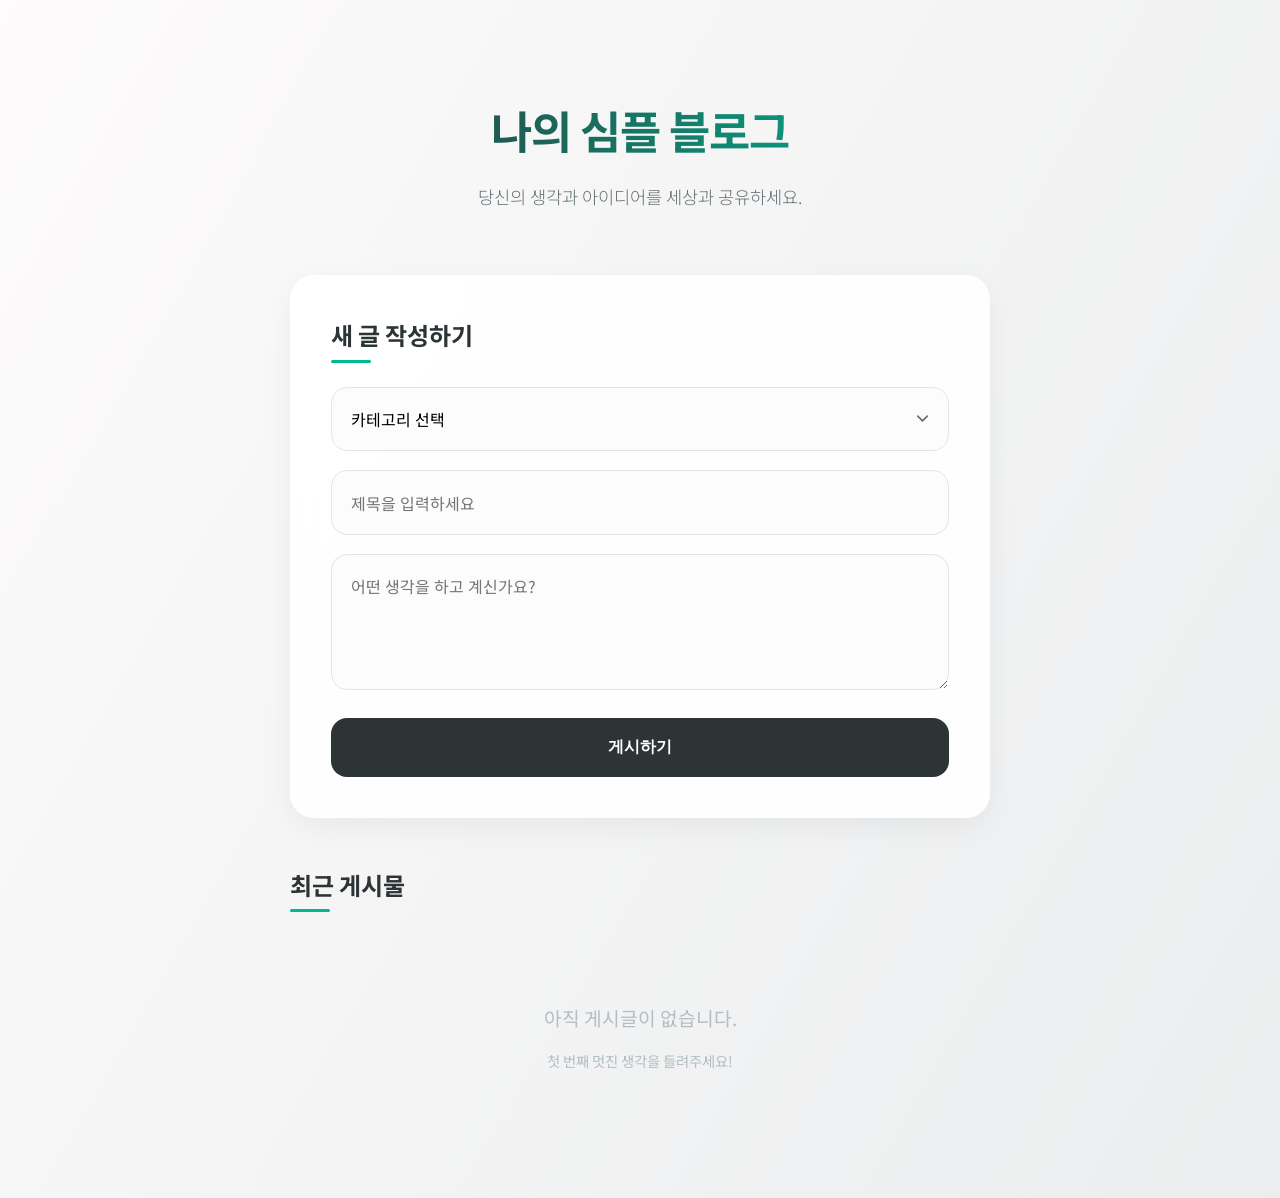
==== index.html @ bf1a3514 "Implement sophisticated blog homepage with categories" ====
<!DOCTYPE html>
<html lang="en">
<head>
    <meta charset="UTF-8">
    <meta name="viewport" content="width=device-width, initial-scale=1.0">
    <title>나의 심플 블로그</title>
    <link rel="preconnect" href="https://fonts.googleapis.com">
    <link rel="preconnect" href="https://fonts.gstatic.com" crossorigin>
    <link href="https://fonts.googleapis.com/css2?family=Noto+Sans+KR:wght@300;400;500;700&display=swap" rel="stylesheet">
    <link rel="stylesheet" href="style.css">
</head>
<body>
    <div class="container">
        <header>
            <h1>나의 심플 블로그</h1>
            <p>당신의 생각과 아이디어를 세상과 공유하세요.</p>
        </header>

        <section class="create-post">
            <div class="card">
                <h2>새 글 작성하기</h2>
                <form id="post-form">
                    <select id="post-category" required>
                        <option value="" disabled selected>카테고리 선택</option>
                        <option value="미식">미식</option>
                        <option value="쇼핑">쇼핑</option>
                        <option value="드라이브">드라이브</option>
                    </select>
                    <input type="text" id="post-title" placeholder="제목을 입력하세요" required>
                    <textarea id="post-content" rows="4" placeholder="어떤 생각을 하고 계신가요?" required></textarea>
                    <button type="submit">게시하기</button>
                </form>
            </div>
        </section>

        <section class="blog-feed">
            <h2>최근 게시물</h2>
            <div id="posts-container">
                <!-- Posts will be injected here by JavaScript -->
            </div>
        </section>
    </div>
    <script src="main.js"></script>
</body>
</html>
---- style.css ----
:root {
    --primary-color: #2d3436;
    --accent-color: #00b894;
    --bg-gradient: linear-gradient(120deg, #fdfbfb 0%, #ebedee 100%);
    --card-bg: rgba(255, 255, 255, 0.9);
    --text-main: #2d3436;
    --text-muted: #636e72;
    --shadow-soft: 0 10px 30px rgba(0, 0, 0, 0.05);
    --transition: all 0.3s cubic-bezier(0.25, 0.8, 0.25, 1);
}

body {
    font-family: 'Noto Sans KR', sans-serif;
    margin: 0;
    padding: 0;
    background: var(--bg-gradient);
    color: var(--text-main);
    min-height: 100vh;
    line-height: 1.6;
}

.container {
    max-width: 700px;
    margin: 0 auto;
    padding: 4rem 1.5rem;
}

header {
    text-align: center;
    margin-bottom: 4rem;
}

header h1 {
    font-size: 2.8rem;
    font-weight: 700;
    letter-spacing: -1px;
    margin-bottom: 0.5rem;
    background: linear-gradient(to right, #2d3436, #00b894);
    -webkit-background-clip: text;
    -webkit-text-fill-color: transparent;
}

header p {
    color: var(--text-muted);
    font-size: 1.1rem;
    font-weight: 300;
}

.card {
    background: var(--card-bg);
    padding: 2.5rem;
    border-radius: 24px;
    box-shadow: var(--shadow-soft);
    margin-bottom: 3rem;
    backdrop-filter: blur(10px);
    border: 1px solid rgba(255, 255, 255, 0.3);
}

h2 {
    font-size: 1.5rem;
    font-weight: 700;
    margin-top: 0;
    margin-bottom: 2rem;
    position: relative;
    display: inline-block;
}

h2::after {
    content: '';
    position: absolute;
    bottom: -8px;
    left: 0;
    width: 40px;
    height: 3px;
    background: var(--accent-color);
    border-radius: 2px;
}

/* Form Styles */
#post-form {
    display: flex;
    flex-direction: column;
    gap: 1.2rem;
}

input[type="text"], textarea, select {
    width: 100%;
    padding: 1.2rem;
    border: 1px solid #dfe6e9;
    border-radius: 16px;
    font-family: inherit;
    font-size: 1rem;
    background: #fcfcfc;
    transition: var(--transition);
    box-sizing: border-box;
    -webkit-appearance: none;
    -moz-appearance: none;
    appearance: none;
}

select {
    background-image: url("data:image/svg+xml,%3Csvg xmlns='http://www.w3.org/2000/svg' width='24' height='24' viewBox='0 0 24 24' fill='none' stroke='%23636e72' stroke-width='2' stroke-linecap='round' stroke-linejoin='round'%3E%3Cpolyline points='6 9 12 15 18 9'%3E%3C/polyline%3E%3C/svg%3E");
    background-repeat: no-repeat;
    background-position: right 1rem center;
    background-size: 1.2rem;
    cursor: pointer;
}

input[type="text"]:focus, textarea:focus, select:focus {
    outline: none;
    border-color: var(--accent-color);
    background: white;
    box-shadow: 0 0 0 4px rgba(0, 184, 148, 0.1);
}

button {
    background: var(--primary-color);
    color: white;
    border: none;
    padding: 1.2rem;
    border-radius: 16px;
    font-weight: 600;
    font-size: 1rem;
    cursor: pointer;
    transition: var(--transition);
    margin-top: 0.5rem;
}

button:hover {
    background: #000;
    transform: translateY(-2px);
    box-shadow: 0 5px 15px rgba(0,0,0,0.1);
}

/* Post Card Styles */
.post-card {
    background: white;
    padding: 2.5rem;
    border-radius: 24px;
    box-shadow: var(--shadow-soft);
    margin-bottom: 2rem;
    transition: var(--transition);
    position: relative;
    border: 1px solid transparent;
}

.post-card:hover {
    transform: translateY(-5px);
    box-shadow: 0 20px 40px rgba(0, 0, 0, 0.08);
    border-color: rgba(0, 184, 148, 0.2);
}

.post-card h3 {
    font-size: 1.8rem;
    margin-top: 0;
    margin-bottom: 0.8rem;
    color: var(--text-main);
    line-height: 1.3;
}

.post-date {
    font-size: 0.9rem;
    color: var(--text-muted);
    margin-bottom: 1.5rem;
    display: block;
    font-weight: 400;
}

.post-content {
    font-size: 1.1rem;
    line-height: 1.8;
    color: #444;
    white-space: pre-wrap;
}

.delete-btn {
    position: absolute;
    top: 2rem;
    right: 2rem;
    background: none;
    border: none;
    color: #fab1a0;
    cursor: pointer;
    padding: 5px;
    font-size: 0.8rem;
    font-weight: 400;
    margin-top: 0;
    transition: color 0.2s;
}

.delete-btn:hover {
    color: #ff7675;
    background: none;
    box-shadow: none;
    transform: none;
}

/* Category Tags */
.category-tag {
    display: inline-block;
    padding: 0.4rem 1rem;
    border-radius: 50px;
    font-size: 0.75rem;
    font-weight: 600;
    margin-bottom: 1rem;
    text-transform: uppercase;
    letter-spacing: 0.5px;
}

.tag-gourmet { background-color: #ffeaa7; color: #d6a312; }
.tag-shopping { background-color: #fab1a0; color: #e17055; }
.tag-drive { background-color: #81ecec; color: #00cec9; }
.tag-default { background-color: #dfe6e9; color: #636e72; }

@keyframes fadeIn {
    from { opacity: 0; transform: translateY(20px); }
    to { opacity: 1; transform: translateY(0); }
}

#posts-container > div {
    animation: fadeIn 0.6s ease-out both;
}

@media (max-width: 600px) {
    .container {
        padding: 2rem 1rem;
    }
    header h1 {
        font-size: 2.2rem;
    }
    .post-card {
        padding: 1.5rem;
    }
}
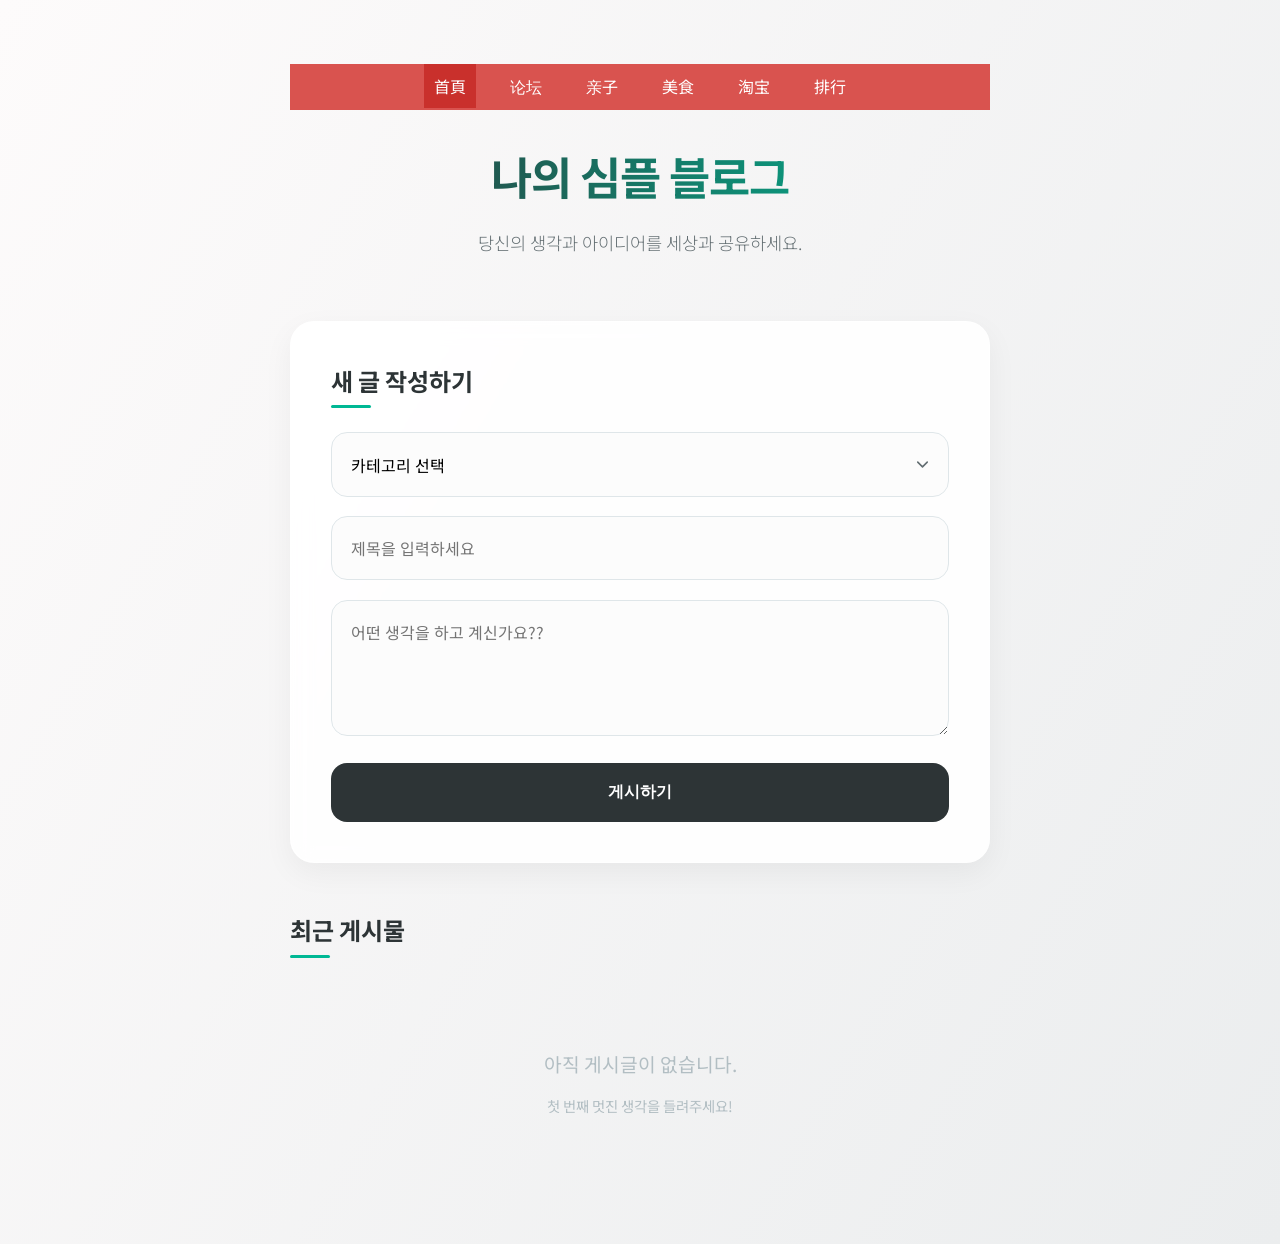
==== commit 92555c31: "Add navigation menu and supplemental pages for product-two deployment" ====
--- a/index.html
+++ b/index.html
@@ -4,6 +4,7 @@
     <meta charset="UTF-8">
     <meta name="viewport" content="width=device-width, initial-scale=1.0">
     <title>나의 심플 블로그</title>
+    <!-- Version 1.0.1 - Sophisticated Blog UI -->
     <link rel="preconnect" href="https://fonts.googleapis.com">
     <link rel="preconnect" href="https://fonts.gstatic.com" crossorigin>
     <link href="https://fonts.googleapis.com/css2?family=Noto+Sans+KR:wght@300;400;500;700&display=swap" rel="stylesheet">
@@ -12,6 +13,16 @@
 <body>
     <div class="container">
         <header>
+            <nav class="main-nav">
+                <ul>
+                    <li><a href="index.html" class="active">首頁</a></li>
+                    <li><a href="forum.html">论坛</a></li>
+                    <li><a href="news.html">亲子</a></li>
+                    <li><a href="business.html">美食</a></li>
+                    <li><a href="guide.html">淘宝</a></li>
+                    <li><a href="ranking.html">排行</a></li>
+                </ul>
+            </nav>
             <h1>나의 심플 블로그</h1>
             <p>당신의 생각과 아이디어를 세상과 공유하세요.</p>
         </header>
@@ -27,7 +38,7 @@
                         <option value="드라이브">드라이브</option>
                     </select>
                     <input type="text" id="post-title" placeholder="제목을 입력하세요" required>
-                    <textarea id="post-content" rows="4" placeholder="어떤 생각을 하고 계신가요?" required></textarea>
+                    <textarea id="post-content" rows="4" placeholder="어떤 생각을 하고 계신가요??" required></textarea>
                     <button type="submit">게시하기</button>
                 </form>
             </div>
--- a/style.css
+++ b/style.css
@@ -1,3 +1,33 @@
+.main-nav {
+    background-color: #d9534f;
+    padding: 10px 0;
+    text-align: center;
+}
+
+.main-nav ul {
+    margin: 0;
+    padding: 0;
+    list-style: none;
+    display: inline-block;
+}
+
+.main-nav li {
+    display: inline-block;
+    margin: 0 10px;
+}
+
+.main-nav a {
+    color: white;
+    text-decoration: none;
+    padding: 10px;
+    font-size: 16px;
+}
+
+.main-nav a.active,
+.main-nav a:hover {
+    background-color: #c9302c;
+}
+
 :root {
     --primary-color: #2d3436;
     --accent-color: #00b894;
@@ -35,6 +65,7 @@
     font-weight: 700;
     letter-spacing: -1px;
     margin-bottom: 0.5rem;
+    color: var(--primary-color);
     background: linear-gradient(to right, #2d3436, #00b894);
     -webkit-background-clip: text;
     -webkit-text-fill-color: transparent;
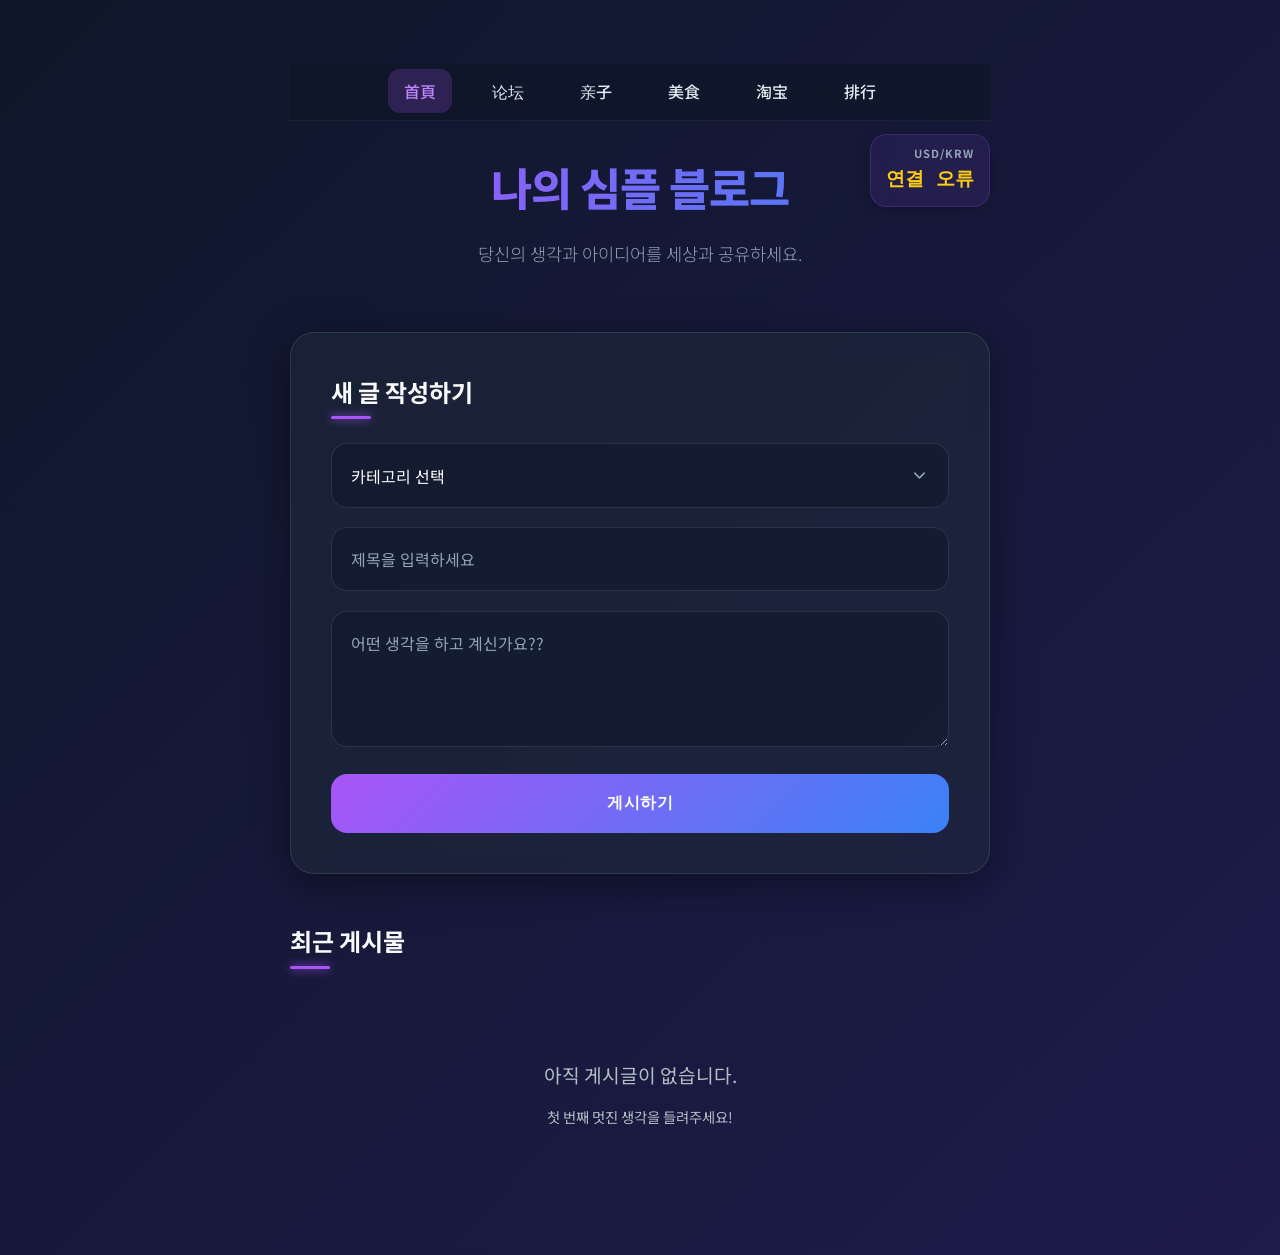
==== commit 675a8b5d: "feat: update color scheme and add real-time USD/KRW exchange rate" ====
--- a/index.html
+++ b/index.html
@@ -23,6 +23,10 @@
                     <li><a href="ranking.html">排行</a></li>
                 </ul>
             </nav>
+            <div class="exchange-rate" id="exchange-rate">
+                <span class="rate-label">USD/KRW</span>
+                <span class="rate-value">--</span>
+            </div>
             <h1>나의 심플 블로그</h1>
             <p>당신의 생각과 아이디어를 세상과 공유하세요.</p>
         </header>
--- a/style.css
+++ b/style.css
@@ -1,7 +1,12 @@
 .main-nav {
-    background-color: #d9534f;
-    padding: 10px 0;
+    background-color: rgba(15, 23, 42, 0.8);
+    backdrop-filter: blur(10px);
+    border-bottom: 1px solid rgba(255, 255, 255, 0.05);
+    padding: 15px 0;
     text-align: center;
+    position: sticky;
+    top: 0;
+    z-index: 100;
 }
 
 .main-nav ul {
@@ -17,25 +22,29 @@
 }
 
 .main-nav a {
-    color: white;
+    color: #e2e8f0;
     text-decoration: none;
-    padding: 10px;
+    padding: 10px 16px;
     font-size: 16px;
+    font-weight: 500;
+    border-radius: 12px;
+    transition: var(--transition);
 }
 
 .main-nav a.active,
 .main-nav a:hover {
-    background-color: #c9302c;
+    background-color: rgba(168, 85, 247, 0.2);
+    color: #c084fc;
 }
 
 :root {
-    --primary-color: #2d3436;
-    --accent-color: #00b894;
-    --bg-gradient: linear-gradient(120deg, #fdfbfb 0%, #ebedee 100%);
-    --card-bg: rgba(255, 255, 255, 0.9);
-    --text-main: #2d3436;
-    --text-muted: #636e72;
-    --shadow-soft: 0 10px 30px rgba(0, 0, 0, 0.05);
+    --primary-color: #a855f7;
+    --accent-color: #3b82f6;
+    --bg-gradient: linear-gradient(135deg, #0f172a 0%, #1e1b4b 100%);
+    --card-bg: rgba(30, 41, 59, 0.6);
+    --text-main: #f8fafc;
+    --text-muted: #94a3b8;
+    --shadow-soft: 0 10px 40px rgba(0, 0, 0, 0.4);
     --transition: all 0.3s cubic-bezier(0.25, 0.8, 0.25, 1);
 }
 
@@ -58,15 +67,47 @@
 header {
     text-align: center;
     margin-bottom: 4rem;
+    position: relative;
+}
+
+.exchange-rate {
+    position: absolute;
+    top: 70px;
+    right: 0;
+    background: rgba(168, 85, 247, 0.1);
+    padding: 10px 15px;
+    border-radius: 16px;
+    border: 1px solid rgba(168, 85, 247, 0.2);
+    backdrop-filter: blur(10px);
+    display: flex;
+    flex-direction: column;
+    align-items: flex-end;
+    box-shadow: 0 4px 15px rgba(0, 0, 0, 0.2);
+    animation: fadeIn 0.8s ease-out;
+}
+
+.rate-label {
+    color: var(--text-muted);
+    font-size: 0.7rem;
+    font-weight: 700;
+    text-transform: uppercase;
+    letter-spacing: 1px;
+    margin-bottom: 2px;
+}
+
+.rate-value {
+    color: #facc15;
+    font-weight: 800;
+    font-size: 1.2rem;
+    font-family: 'JetBrains Mono', 'Fira Code', monospace;
 }
 
 header h1 {
     font-size: 2.8rem;
-    font-weight: 700;
+    font-weight: 800;
     letter-spacing: -1px;
     margin-bottom: 0.5rem;
-    color: var(--primary-color);
-    background: linear-gradient(to right, #2d3436, #00b894);
+    background: linear-gradient(to right, var(--primary-color), var(--accent-color));
     -webkit-background-clip: text;
     -webkit-text-fill-color: transparent;
 }
@@ -83,8 +124,8 @@
     border-radius: 24px;
     box-shadow: var(--shadow-soft);
     margin-bottom: 3rem;
-    backdrop-filter: blur(10px);
-    border: 1px solid rgba(255, 255, 255, 0.3);
+    backdrop-filter: blur(12px);
+    border: 1px solid rgba(255, 255, 255, 0.1);
 }
 
 h2 {
@@ -94,6 +135,7 @@
     margin-bottom: 2rem;
     position: relative;
     display: inline-block;
+    color: var(--text-main);
 }
 
 h2::after {
@@ -103,8 +145,9 @@
     left: 0;
     width: 40px;
     height: 3px;
-    background: var(--accent-color);
+    background: var(--primary-color);
     border-radius: 2px;
+    box-shadow: 0 0 10px var(--primary-color);
 }
 
 /* Form Styles */
@@ -117,11 +160,12 @@
 input[type="text"], textarea, select {
     width: 100%;
     padding: 1.2rem;
-    border: 1px solid #dfe6e9;
+    border: 1px solid rgba(255, 255, 255, 0.1);
     border-radius: 16px;
     font-family: inherit;
     font-size: 1rem;
-    background: #fcfcfc;
+    background: rgba(15, 23, 42, 0.5);
+    color: var(--text-main);
     transition: var(--transition);
     box-sizing: border-box;
     -webkit-appearance: none;
@@ -129,56 +173,66 @@
     appearance: none;
 }
 
+input[type="text"]::placeholder, textarea::placeholder {
+    color: var(--text-muted);
+}
+
 select {
-    background-image: url("data:image/svg+xml,%3Csvg xmlns='http://www.w3.org/2000/svg' width='24' height='24' viewBox='0 0 24 24' fill='none' stroke='%23636e72' stroke-width='2' stroke-linecap='round' stroke-linejoin='round'%3E%3Cpolyline points='6 9 12 15 18 9'%3E%3C/polyline%3E%3C/svg%3E");
+    background-image: url("data:image/svg+xml,%3Csvg xmlns='http://www.w3.org/2000/svg' width='24' height='24' viewBox='0 0 24 24' fill='none' stroke='%2394a3b8' stroke-width='2' stroke-linecap='round' stroke-linejoin='round'%3E%3Cpolyline points='6 9 12 15 18 9'%3E%3C/polyline%3E%3C/svg%3E");
     background-repeat: no-repeat;
-    background-position: right 1rem center;
+    background-position: right 1.2rem center;
     background-size: 1.2rem;
     cursor: pointer;
 }
 
+select option {
+    background: #1e293b;
+    color: #f8fafc;
+}
+
 input[type="text"]:focus, textarea:focus, select:focus {
     outline: none;
-    border-color: var(--accent-color);
-    background: white;
-    box-shadow: 0 0 0 4px rgba(0, 184, 148, 0.1);
+    border-color: var(--primary-color);
+    background: rgba(15, 23, 42, 0.8);
+    box-shadow: 0 0 0 4px rgba(168, 85, 247, 0.15);
 }
 
 button {
-    background: var(--primary-color);
+    background: linear-gradient(135deg, var(--primary-color), var(--accent-color));
     color: white;
     border: none;
     padding: 1.2rem;
     border-radius: 16px;
-    font-weight: 600;
+    font-weight: 700;
     font-size: 1rem;
+    letter-spacing: 0.5px;
     cursor: pointer;
     transition: var(--transition);
     margin-top: 0.5rem;
 }
 
 button:hover {
-    background: #000;
     transform: translateY(-2px);
-    box-shadow: 0 5px 15px rgba(0,0,0,0.1);
+    box-shadow: 0 10px 20px rgba(168, 85, 247, 0.3);
 }
 
 /* Post Card Styles */
 .post-card {
-    background: white;
+    background: var(--card-bg);
     padding: 2.5rem;
     border-radius: 24px;
     box-shadow: var(--shadow-soft);
     margin-bottom: 2rem;
     transition: var(--transition);
     position: relative;
-    border: 1px solid transparent;
+    border: 1px solid rgba(255, 255, 255, 0.05);
+    backdrop-filter: blur(12px);
 }
 
 .post-card:hover {
     transform: translateY(-5px);
-    box-shadow: 0 20px 40px rgba(0, 0, 0, 0.08);
-    border-color: rgba(0, 184, 148, 0.2);
+    box-shadow: 0 20px 40px rgba(0, 0, 0, 0.5);
+    border-color: rgba(168, 85, 247, 0.3);
 }
 
 .post-card h3 {
@@ -200,48 +254,49 @@
 .post-content {
     font-size: 1.1rem;
     line-height: 1.8;
-    color: #444;
+    color: #cbd5e1;
     white-space: pre-wrap;
 }
 
 .delete-btn {
     position: absolute;
-    top: 2rem;
-    right: 2rem;
-    background: none;
-    border: none;
-    color: #fab1a0;
+    top: 2.2rem;
+    right: 2.2rem;
+    background: rgba(239, 68, 68, 0.1);
+    border: 1px solid rgba(239, 68, 68, 0.2);
+    border-radius: 8px;
+    color: #ef4444;
     cursor: pointer;
-    padding: 5px;
+    padding: 6px 10px;
     font-size: 0.8rem;
-    font-weight: 400;
+    font-weight: 600;
     margin-top: 0;
-    transition: color 0.2s;
+    transition: var(--transition);
 }
 
 .delete-btn:hover {
-    color: #ff7675;
-    background: none;
-    box-shadow: none;
+    background: #ef4444;
+    color: white;
     transform: none;
+    box-shadow: 0 4px 12px rgba(239, 68, 68, 0.3);
 }
 
 /* Category Tags */
 .category-tag {
     display: inline-block;
-    padding: 0.4rem 1rem;
+    padding: 0.5rem 1rem;
     border-radius: 50px;
     font-size: 0.75rem;
-    font-weight: 600;
+    font-weight: 700;
     margin-bottom: 1rem;
     text-transform: uppercase;
     letter-spacing: 0.5px;
 }
 
-.tag-gourmet { background-color: #ffeaa7; color: #d6a312; }
-.tag-shopping { background-color: #fab1a0; color: #e17055; }
-.tag-drive { background-color: #81ecec; color: #00cec9; }
-.tag-default { background-color: #dfe6e9; color: #636e72; }
+.tag-gourmet { background-color: rgba(250, 204, 21, 0.15); color: #facc15; border: 1px solid rgba(250, 204, 21, 0.3); }
+.tag-shopping { background-color: rgba(244, 63, 94, 0.15); color: #fb7185; border: 1px solid rgba(244, 63, 94, 0.3); }
+.tag-drive { background-color: rgba(56, 189, 248, 0.15); color: #38bdf8; border: 1px solid rgba(56, 189, 248, 0.3); }
+.tag-default { background-color: rgba(148, 163, 184, 0.15); color: #94a3b8; border: 1px solid rgba(148, 163, 184, 0.3); }
 
 @keyframes fadeIn {
     from { opacity: 0; transform: translateY(20px); }
@@ -249,7 +304,7 @@
 }
 
 #posts-container > div {
-    animation: fadeIn 0.6s ease-out both;
+    animation: fadeIn 0.6s cubic-bezier(0.25, 0.8, 0.25, 1) both;
 }
 
 @media (max-width: 600px) {
@@ -259,7 +314,7 @@
     header h1 {
         font-size: 2.2rem;
     }
-    .post-card {
+    .post-card, .card {
         padding: 1.5rem;
     }
-}+}
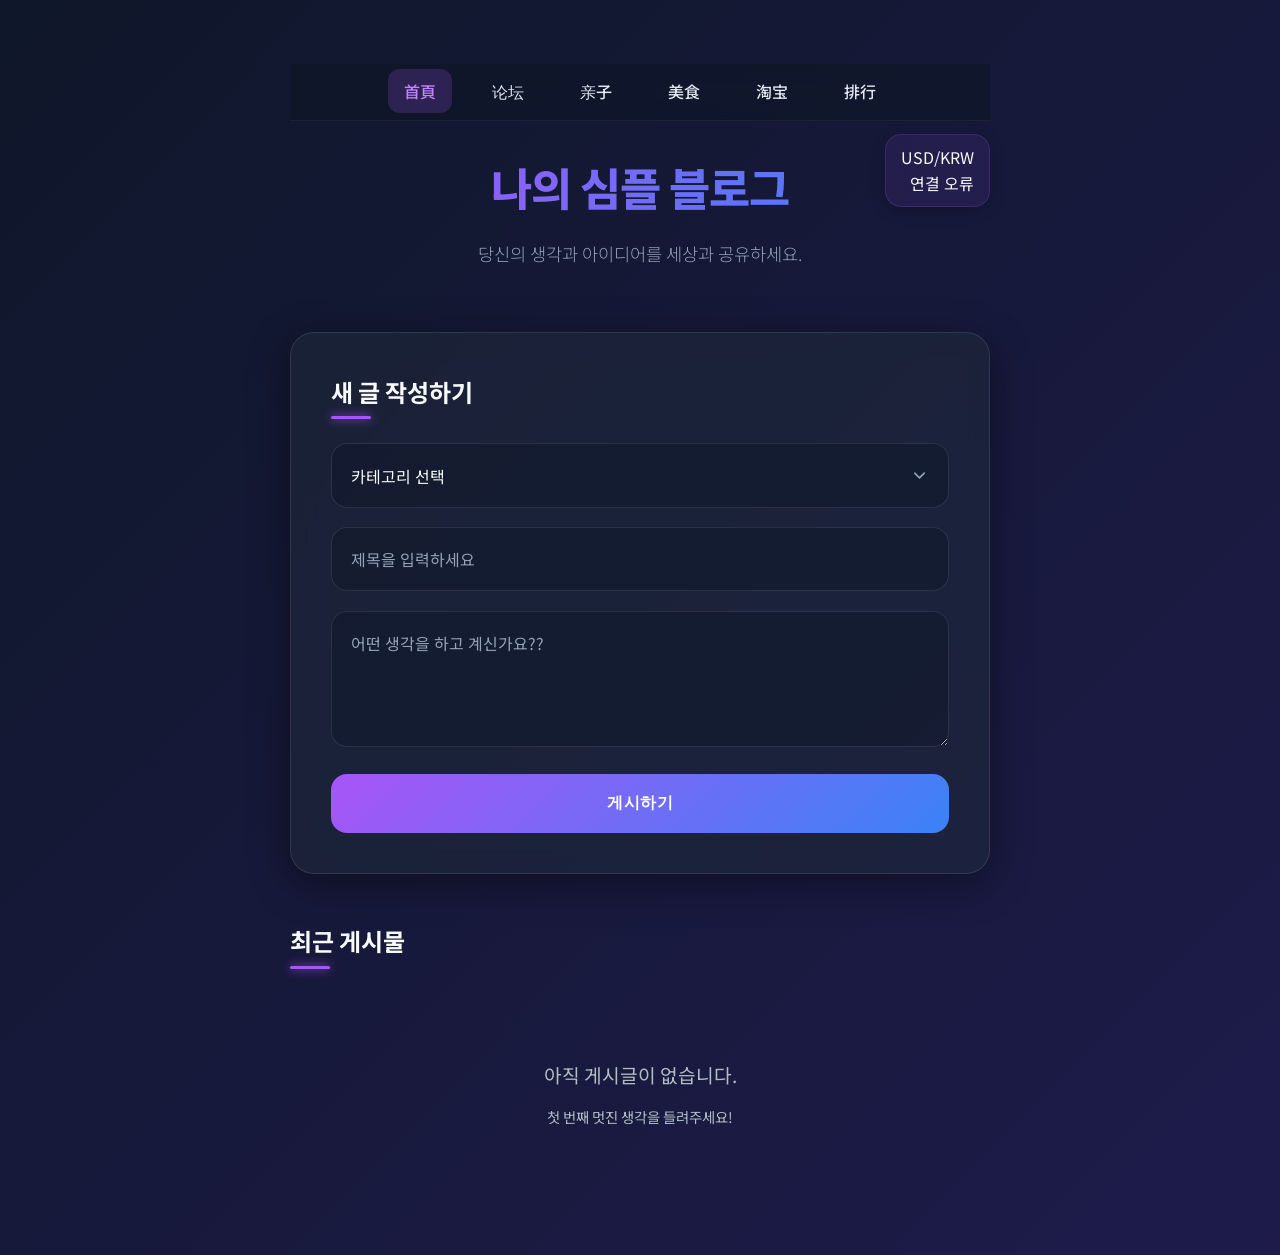
==== commit 15881974: "feat: add 10-year historical exchange rate view on click" ====
--- a/index.html
+++ b/index.html
@@ -23,13 +23,27 @@
                     <li><a href="ranking.html">排行</a></li>
                 </ul>
             </nav>
-            <div class="exchange-rate" id="exchange-rate">
+            <div class="exchange-rate" id="exchange-rate" title="최근 10년 환율 보기">
                 <span class="rate-label">USD/KRW</span>
                 <span class="rate-value">--</span>
             </div>
             <h1>나의 심플 블로그</h1>
             <p>당신의 생각과 아이디어를 세상과 공유하세요.</p>
         </header>
+
+        <!-- Historical Rate Modal -->
+        <div id="history-modal" class="modal">
+            <div class="modal-content card">
+                <div class="modal-header">
+                    <h2>USD/KRW 10년 역사</h2>
+                    <button class="close-modal">&times;</button>
+                </div>
+                <div id="history-chart-container">
+                    <div class="loading-spinner">데이터를 불러오는 중...</div>
+                </div>
+                <div class="history-list" id="history-list"></div>
+            </div>
+        </div>
 
         <section class="create-post">
             <div class="card">
--- a/style.css
+++ b/style.css
@@ -84,22 +84,101 @@
     align-items: flex-end;
     box-shadow: 0 4px 15px rgba(0, 0, 0, 0.2);
     animation: fadeIn 0.8s ease-out;
-}
-
-.rate-label {
-    color: var(--text-muted);
-    font-size: 0.7rem;
+    cursor: pointer;
+    transition: var(--transition);
+}
+
+.exchange-rate:hover {
+    background: rgba(168, 85, 247, 0.2);
+    transform: scale(1.05);
+}
+
+/* Modal Styles */
+.modal {
+    display: none;
+    position: fixed;
+    z-index: 1000;
+    left: 0;
+    top: 0;
+    width: 100%;
+    height: 100%;
+    background-color: rgba(15, 23, 42, 0.9);
+    backdrop-filter: blur(8px);
+    overflow-y: auto;
+}
+
+.modal-content {
+    margin: 5% auto;
+    width: 90%;
+    max-width: 600px;
+    background: var(--card-bg);
+    border: 1px solid rgba(255, 255, 255, 0.1);
+    animation: slideDown 0.4s ease-out;
+}
+
+@keyframes slideDown {
+    from { transform: translateY(-50px); opacity: 0; }
+    to { transform: translateY(0); opacity: 1; }
+}
+
+.modal-header {
+    display: flex;
+    justify-content: space-between;
+    align-items: center;
+    margin-bottom: 2rem;
+}
+
+.close-modal {
+    background: none;
+    border: none;
+    color: var(--text-muted);
+    font-size: 2rem;
+    cursor: pointer;
+    transition: color 0.2s;
+    padding: 0;
+    line-height: 1;
+}
+
+.close-modal:hover {
+    color: #ef4444;
+}
+
+/* History List Styles */
+.history-list {
+    display: grid;
+    grid-template-columns: repeat(auto-fill, minmax(120px, 1fr));
+    gap: 1rem;
+}
+
+.history-item {
+    background: rgba(15, 23, 42, 0.4);
+    padding: 1rem;
+    border-radius: 12px;
+    text-align: center;
+    border: 1px solid rgba(255, 255, 255, 0.05);
+}
+
+.history-year {
+    display: block;
+    font-size: 0.8rem;
+    color: var(--text-muted);
+    margin-bottom: 0.3rem;
+    font-weight: 600;
+}
+
+.history-rate {
+    display: block;
+    font-size: 1.1rem;
+    color: #facc15;
     font-weight: 700;
-    text-transform: uppercase;
-    letter-spacing: 1px;
-    margin-bottom: 2px;
-}
-
-.rate-value {
-    color: #facc15;
-    font-weight: 800;
-    font-size: 1.2rem;
-    font-family: 'JetBrains Mono', 'Fira Code', monospace;
+    font-family: 'JetBrains Mono', monospace;
+}
+
+.loading-spinner {
+    text-align: center;
+    padding: 2rem;
+    color: var(--text-muted);
+    font-style: italic;
 }
 
 header h1 {
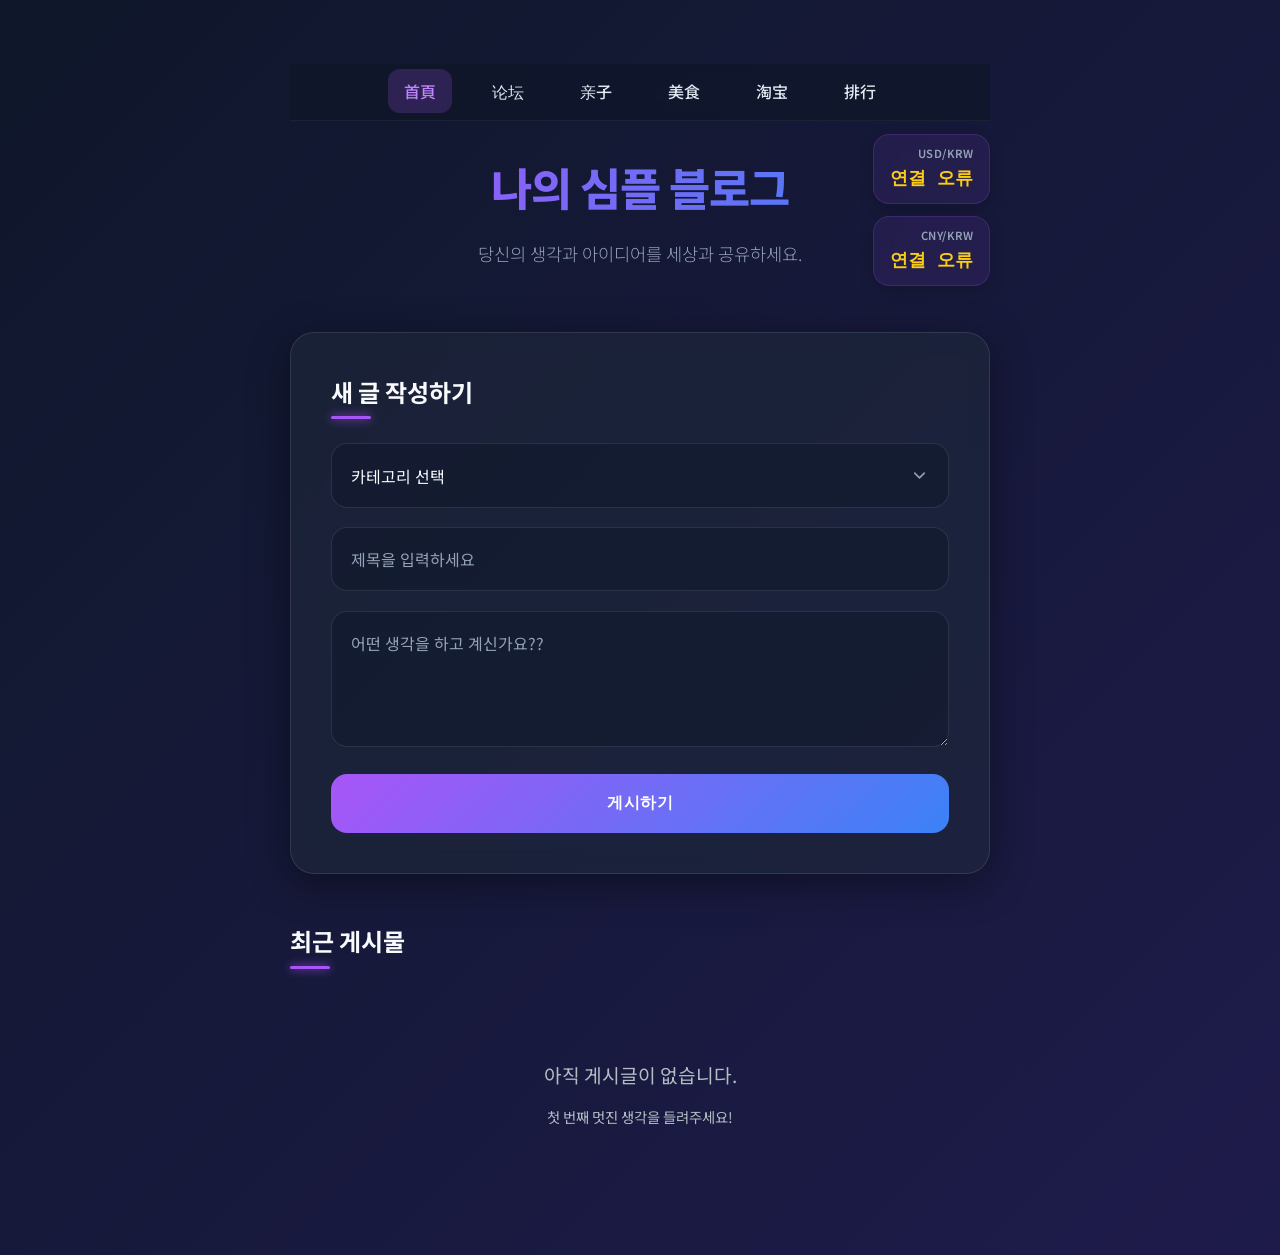
==== commit 3cbce0ce: "feat: add CNY/KRW exchange rate display with separate layout" ====
--- a/index.html
+++ b/index.html
@@ -23,9 +23,15 @@
                     <li><a href="ranking.html">排行</a></li>
                 </ul>
             </nav>
-            <div class="exchange-rate" id="exchange-rate" title="최근 10년 환율 보기">
-                <span class="rate-label">USD/KRW</span>
-                <span class="rate-value">--</span>
+            <div class="exchange-rate-container">
+                <div class="exchange-rate-box" id="usd-box" title="USD/KRW 환율 (클릭하여 역사 보기)">
+                    <span class="rate-label">USD/KRW</span>
+                    <span class="rate-value" id="usd-rate">--</span>
+                </div>
+                <div class="exchange-rate-box" id="cny-box" title="CNY/KRW 환율">
+                    <span class="rate-label">CNY/KRW</span>
+                    <span class="rate-value" id="cny-rate">--</span>
+                </div>
             </div>
             <h1>나의 심플 블로그</h1>
             <p>당신의 생각과 아이디어를 세상과 공유하세요.</p>
--- a/style.css
+++ b/style.css
@@ -70,12 +70,20 @@
     position: relative;
 }
 
-.exchange-rate {
+.exchange-rate-container {
     position: absolute;
     top: 70px;
     right: 0;
+    display: flex;
+    flex-direction: column;
+    gap: 12px;
+    align-items: flex-end;
+    z-index: 50;
+}
+
+.exchange-rate-box {
     background: rgba(168, 85, 247, 0.1);
-    padding: 10px 15px;
+    padding: 10px 16px;
     border-radius: 16px;
     border: 1px solid rgba(168, 85, 247, 0.2);
     backdrop-filter: blur(10px);
@@ -88,9 +96,25 @@
     transition: var(--transition);
 }
 
-.exchange-rate:hover {
+.exchange-rate-box:hover {
     background: rgba(168, 85, 247, 0.2);
     transform: scale(1.05);
+}
+
+.rate-label {
+    font-size: 0.7rem;
+    color: var(--text-muted);
+    font-weight: 600;
+    margin-bottom: 2px;
+    text-transform: uppercase;
+    letter-spacing: 0.5px;
+}
+
+.rate-value {
+    font-size: 1.1rem;
+    font-weight: 700;
+    color: #facc15;
+    font-family: 'JetBrains Mono', monospace;
 }
 
 /* Modal Styles */
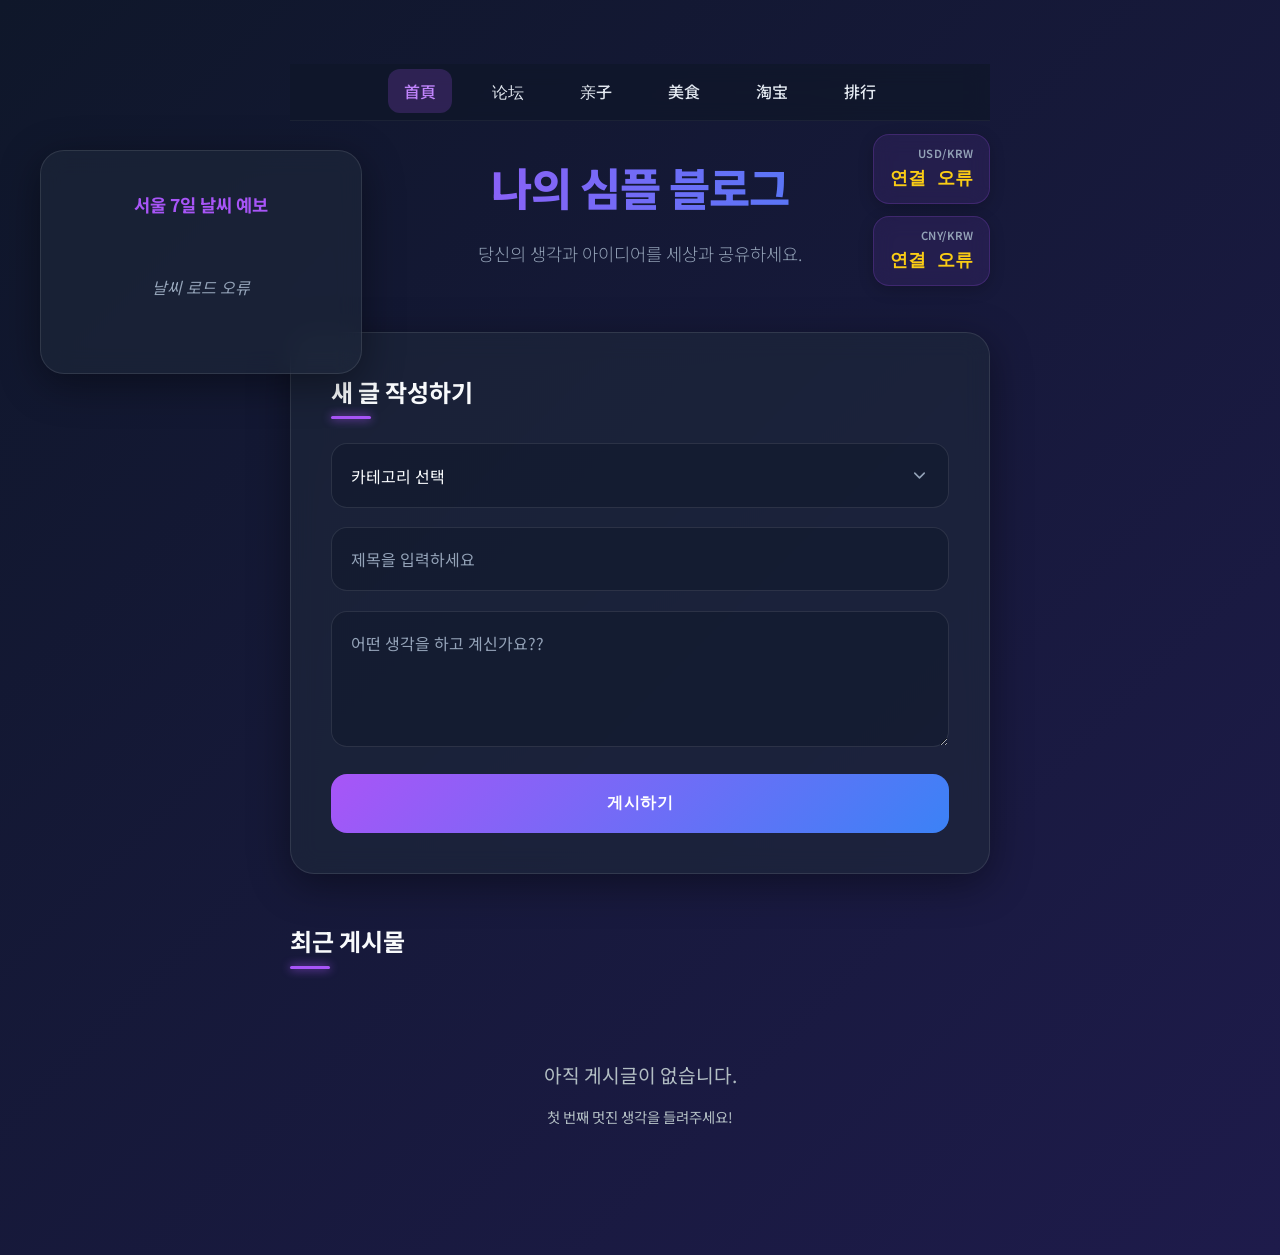
==== commit 6213689e: "feat: add 7-day Seoul weather forecast sidebar" ====
--- a/index.html
+++ b/index.html
@@ -11,6 +11,12 @@
     <link rel="stylesheet" href="style.css">
 </head>
 <body>
+    <div id="weather-sidebar" class="weather-sidebar card">
+        <h3>서울 7일 날씨 예보</h3>
+        <div id="weather-content" class="weather-content">
+            <div class="loading-spinner">날씨 정보를 불러오는 중...</div>
+        </div>
+    </div>
     <div class="container">
         <header>
             <nav class="main-nav">
--- a/style.css
+++ b/style.css
@@ -115,6 +115,105 @@
     font-weight: 700;
     color: #facc15;
     font-family: 'JetBrains Mono', monospace;
+}
+
+/* Weather Sidebar Styles */
+.weather-sidebar {
+    position: fixed;
+    top: 150px;
+    left: 40px;
+    width: 240px;
+    z-index: 40;
+    padding: 1.5rem;
+    max-height: calc(100vh - 200px);
+    overflow-y: auto;
+    border: 1px solid rgba(168, 85, 247, 0.2);
+    animation: fadeIn 1s ease-out;
+}
+
+.weather-sidebar h3 {
+    font-size: 1.1rem;
+    margin-top: 0;
+    margin-bottom: 1.5rem;
+    color: var(--primary-color);
+    text-align: center;
+    font-weight: 700;
+}
+
+.weather-day {
+    display: flex;
+    justify-content: space-between;
+    align-items: center;
+    padding: 1rem 0;
+    border-bottom: 1px solid rgba(255, 255, 255, 0.05);
+}
+
+.weather-day:last-child {
+    border-bottom: none;
+}
+
+.day-info {
+    display: flex;
+    flex-direction: column;
+}
+
+.day-name {
+    font-weight: 600;
+    font-size: 0.85rem;
+    color: var(--text-muted);
+}
+
+.day-desc {
+    font-size: 0.75rem;
+    color: #cbd5e1;
+}
+
+.day-temp-icon {
+    display: flex;
+    align-items: center;
+    gap: 10px;
+}
+
+.day-temp {
+    font-family: 'JetBrains Mono', monospace;
+    font-weight: 700;
+    color: #facc15;
+    font-size: 0.9rem;
+    white-space: nowrap;
+}
+
+.day-icon {
+    font-size: 1.4rem;
+}
+
+@media (max-width: 1200px) {
+    .weather-sidebar {
+        position: static;
+        width: 100%;
+        max-width: 700px;
+        margin: 0 auto 2rem auto;
+        padding: 2rem;
+    }
+    
+    .weather-content {
+        display: grid;
+        grid-template-columns: repeat(auto-fill, minmax(140px, 1fr));
+        gap: 1rem;
+    }
+    
+    .weather-day {
+        flex-direction: column;
+        border-bottom: none;
+        background: rgba(15, 23, 42, 0.4);
+        padding: 1rem;
+        border-radius: 12px;
+        text-align: center;
+    }
+    
+    .day-temp-icon {
+        flex-direction: column;
+        margin-top: 0.5rem;
+    }
 }
 
 /* Modal Styles */
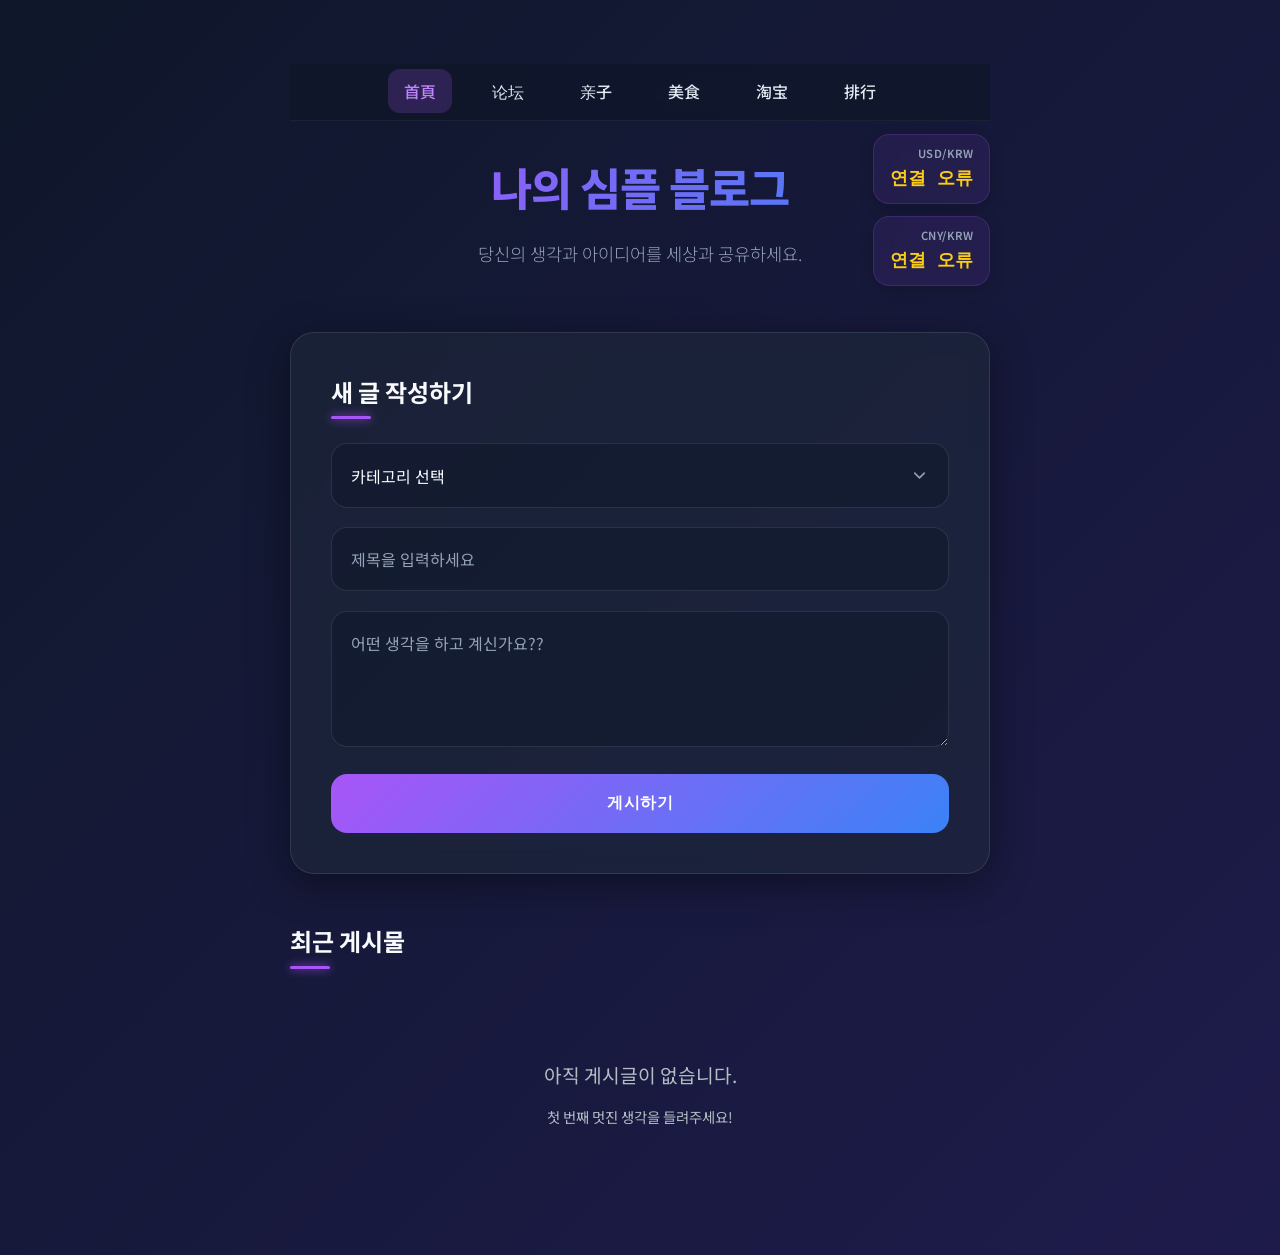
==== commit 6ec727c8: "feat: remove weather feature" ====
--- a/index.html
+++ b/index.html
@@ -11,12 +11,6 @@
     <link rel="stylesheet" href="style.css">
 </head>
 <body>
-    <div id="weather-sidebar" class="weather-sidebar card">
-        <h3>서울 7일 날씨 예보</h3>
-        <div id="weather-content" class="weather-content">
-            <div class="loading-spinner">날씨 정보를 불러오는 중...</div>
-        </div>
-    </div>
     <div class="container">
         <header>
             <nav class="main-nav">
--- a/style.css
+++ b/style.css
@@ -115,105 +115,6 @@
     font-weight: 700;
     color: #facc15;
     font-family: 'JetBrains Mono', monospace;
-}
-
-/* Weather Sidebar Styles */
-.weather-sidebar {
-    position: fixed;
-    top: 150px;
-    left: 40px;
-    width: 240px;
-    z-index: 40;
-    padding: 1.5rem;
-    max-height: calc(100vh - 200px);
-    overflow-y: auto;
-    border: 1px solid rgba(168, 85, 247, 0.2);
-    animation: fadeIn 1s ease-out;
-}
-
-.weather-sidebar h3 {
-    font-size: 1.1rem;
-    margin-top: 0;
-    margin-bottom: 1.5rem;
-    color: var(--primary-color);
-    text-align: center;
-    font-weight: 700;
-}
-
-.weather-day {
-    display: flex;
-    justify-content: space-between;
-    align-items: center;
-    padding: 1rem 0;
-    border-bottom: 1px solid rgba(255, 255, 255, 0.05);
-}
-
-.weather-day:last-child {
-    border-bottom: none;
-}
-
-.day-info {
-    display: flex;
-    flex-direction: column;
-}
-
-.day-name {
-    font-weight: 600;
-    font-size: 0.85rem;
-    color: var(--text-muted);
-}
-
-.day-desc {
-    font-size: 0.75rem;
-    color: #cbd5e1;
-}
-
-.day-temp-icon {
-    display: flex;
-    align-items: center;
-    gap: 10px;
-}
-
-.day-temp {
-    font-family: 'JetBrains Mono', monospace;
-    font-weight: 700;
-    color: #facc15;
-    font-size: 0.9rem;
-    white-space: nowrap;
-}
-
-.day-icon {
-    font-size: 1.4rem;
-}
-
-@media (max-width: 1200px) {
-    .weather-sidebar {
-        position: static;
-        width: 100%;
-        max-width: 700px;
-        margin: 0 auto 2rem auto;
-        padding: 2rem;
-    }
-    
-    .weather-content {
-        display: grid;
-        grid-template-columns: repeat(auto-fill, minmax(140px, 1fr));
-        gap: 1rem;
-    }
-    
-    .weather-day {
-        flex-direction: column;
-        border-bottom: none;
-        background: rgba(15, 23, 42, 0.4);
-        padding: 1rem;
-        border-radius: 12px;
-        text-align: center;
-    }
-    
-    .day-temp-icon {
-        flex-direction: column;
-        margin-top: 0.5rem;
-    }
 }
 
 /* Modal Styles */
